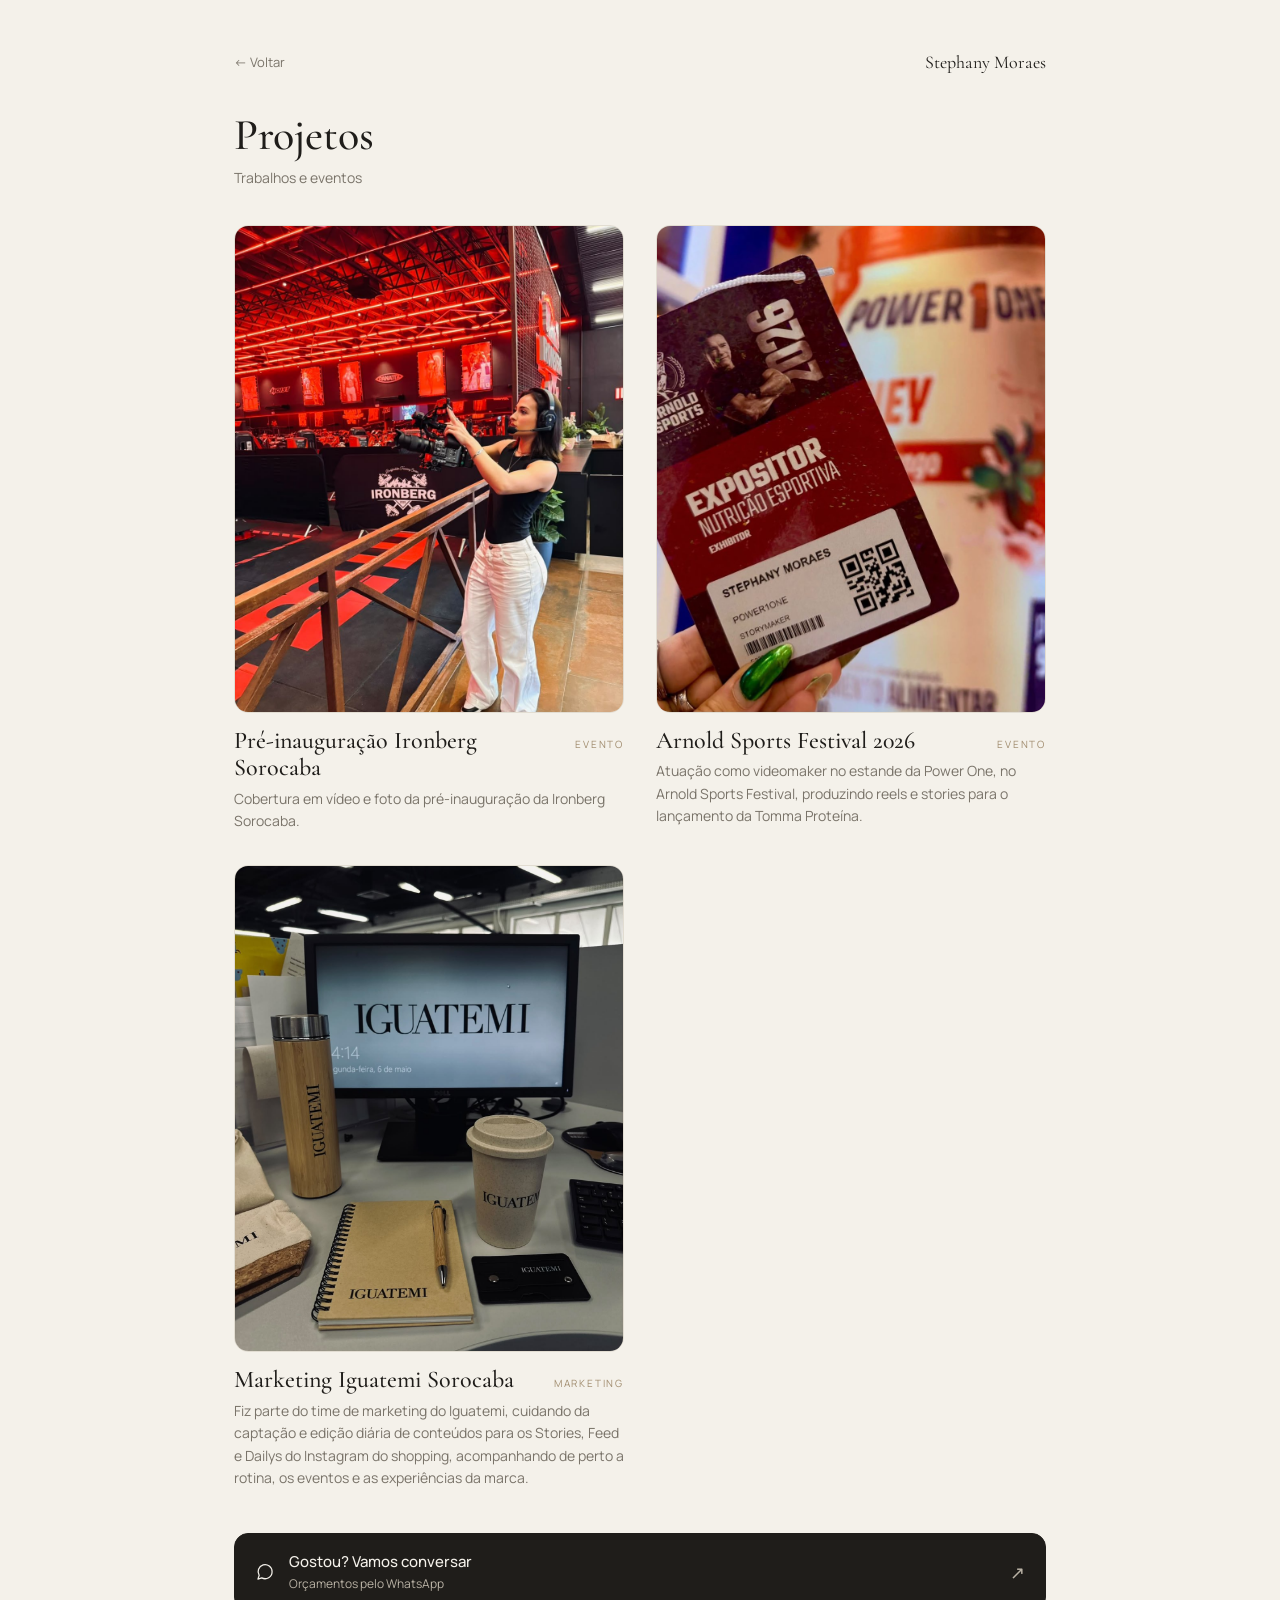
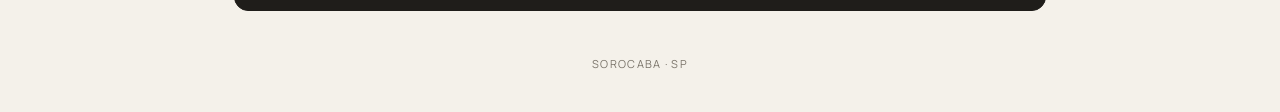
==== site/projetos.html @ 90dbd9d9 "refactor:Move arquivos para a raiz do repositório" ====
<!DOCTYPE html>
<html lang="pt-BR">
<head>
  <meta charset="UTF-8">
  <meta name="viewport" content="width=device-width, initial-scale=1">
  <title>Projetos | Stephany Moraes</title>
  <meta name="theme-color" content="#f4f1ea">

  <link rel="preconnect" href="https://fonts.googleapis.com">
  <link rel="preconnect" href="https://fonts.gstatic.com" crossorigin>
  <link href="https://fonts.googleapis.com/css2?family=Cormorant+Garamond:wght@500&family=Manrope:wght@400;500&display=swap" rel="stylesheet">
  <link rel="stylesheet" href="css/style.css">
</head>
<body>
  <main class="wrap largo">

    <header class="topo">
      <a class="voltar" href="index.html">← Voltar</a>
      <span class="assinatura">Stephany Moraes</span>
    </header>

    <h1 class="titulo-pagina">Projetos</h1>
    <p class="subtitulo">Trabalhos e eventos</p>

    <section class="projetos">

      <!-- PROJETO 1 -->
      <article class="projeto">
        <div class="capa">
          <img src="img/ironberg.jpg" alt="Stephany filmando na pré-inauguração da Ironberg Sorocaba" loading="lazy">
        </div>
        <div class="info">
          <h2>Pré-inauguração Ironberg Sorocaba</h2>
          <span class="tag">Evento</span>
        </div>
        <p>Cobertura em vídeo e foto da pré-inauguração da Ironberg Sorocaba.</p>
      </article>

      <!-- PROJETO 2 -->
      <article class="projeto">
        <div class="capa">
          <img src="img/arnold.jpg" alt="Credencial de expositora de Stephany Moraes no Arnold Sports Festival 2026, no estande da Power One" loading="lazy">
        </div>
        <div class="info">
          <h2>Arnold Sports Festival 2026</h2>
          <span class="tag">Evento</span>
        </div>
        <p>Atuação como videomaker no estande da Power One, no Arnold Sports Festival, produzindo reels e stories para o lançamento da Tomma Proteína.</p>
      </article>

      <!-- PROJETO 3 -->
      <article class="projeto">
        <div class="capa">
          <img src="img/Iguatemi.jpeg" alt="Escritorio de marketing do Iguatemi Sorocaba" loading="lazy">
        </div>
        <div class="info">
          <h2>Marketing Iguatemi Sorocaba</h2>
          <span class="tag">Marketing</span>
        </div>
        <p>Fiz parte do time de marketing do Iguatemi, cuidando da captação e edição diária de conteúdos para os Stories, Feed e Dailys do Instagram do shopping, acompanhando de perto a rotina, os eventos e as experiências da marca.</p>
      </article>

    </section>

    <div class="cta">
      <a class="btn destaque" href="https://wa.me/5515998329003?text=Ol%C3%A1%2C%20gostaria%20de%20conhecer%20mais%20o%20seu%20trabalho!" target="_blank" rel="noopener">
        <svg viewBox="0 0 24 24" fill="none" stroke-width="1.5" stroke-linecap="round" stroke-linejoin="round" aria-hidden="true">
          <path d="M20.5 11.6a8.4 8.4 0 0 1-12.4 7.4L3.5 20.5l1.5-4.4A8.4 8.4 0 1 1 20.5 11.6z"/>
        </svg>
        <span class="texto">Gostou? Vamos conversar<small>Orçamentos pelo WhatsApp</small></span>
        <span class="seta">↗</span>
      </a>
    </div>

    <footer class="rodape">Sorocaba · SP</footer>

  </main>
</body>
</html>
---- site/css/style.css ----
:root {
  --bg: #f4f1ea;
  --surface: #fbfaf6;
  --ink: #1f1d1a;
  --muted: #7a746a;
  --line: #e2ddd2;
  --accent: #a08c6e;
  --radius: 14px;
  --serif: "Cormorant Garamond", Georgia, serif;
  --sans: "Manrope", system-ui, -apple-system, sans-serif;
}

* { box-sizing: border-box; margin: 0; padding: 0; }

html { -webkit-text-size-adjust: 100%; }

body {
  background: var(--bg);
  color: var(--ink);
  font-family: var(--sans);
  font-size: 15px;
  line-height: 1.6;
  min-height: 100vh;
  -webkit-font-smoothing: antialiased;
}

a { color: inherit; text-decoration: none; }

.wrap {
  max-width: 440px;
  margin: 0 auto;
  padding: 48px 24px 40px;
}

/* ---------- Página inicial ---------- */

.perfil {
  text-align: center;
  animation: entrar .7s ease both;
}

.foto {
  width: 132px;
  height: 132px;
  border-radius: 50%;
  object-fit: cover;
  object-position: center;
  border: 1px solid var(--line);
  padding: 4px;
  background: var(--surface);
}

.nome {
  font-family: var(--serif);
  font-weight: 500;
  font-size: 40px;
  line-height: 1.1;
  letter-spacing: -.01em;
  margin-top: 22px;
}

.areas {
  margin-top: 10px;
  font-size: 11px;
  letter-spacing: .22em;
  text-transform: uppercase;
  color: var(--muted);
}

.divisor {
  width: 32px;
  height: 1px;
  background: var(--accent);
  margin: 28px auto;
}

.links {
  display: flex;
  flex-direction: column;
  gap: 12px;
  animation: entrar .7s .15s ease both;
}

.btn {
  display: flex;
  align-items: center;
  gap: 14px;
  padding: 16px 20px;
  background: var(--surface);
  border: 1px solid var(--line);
  border-radius: var(--radius);
  font-weight: 500;
  transition: transform .2s ease, border-color .2s ease, background .2s ease;
}

.btn:hover, .btn:focus-visible {
  border-color: var(--accent);
  transform: translateY(-1px);
}

.btn:active { transform: scale(.98); }

.btn svg {
  width: 20px;
  height: 20px;
  flex-shrink: 0;
  stroke: var(--ink);
}

.btn .texto { flex: 1; text-align: left; }

.btn .texto small {
  display: block;
  font-size: 12px;
  font-weight: 400;
  color: var(--muted);
}

.btn .seta { color: var(--muted); font-size: 18px; }

.btn.destaque {
  background: var(--ink);
  border-color: var(--ink);
  color: var(--bg);
}

.btn.destaque svg { stroke: var(--bg); }
.btn.destaque .texto small, .btn.destaque .seta { color: #b9b2a5; }

.rodape {
  margin-top: 44px;
  text-align: center;
  font-size: 11px;
  letter-spacing: .12em;
  text-transform: uppercase;
  color: var(--muted);
}

/* ---------- Página de projetos ---------- */

.topo {
  display: flex;
  align-items: center;
  justify-content: space-between;
  margin-bottom: 36px;
}

.voltar {
  display: inline-flex;
  align-items: center;
  gap: 8px;
  font-size: 13px;
  color: var(--muted);
  transition: color .2s;
}

.voltar:hover { color: var(--ink); }

.assinatura {
  font-family: var(--serif);
  font-size: 18px;
}

.titulo-pagina {
  font-family: var(--serif);
  font-weight: 500;
  font-size: 44px;
  line-height: 1;
}

.subtitulo {
  margin-top: 10px;
  color: var(--muted);
  font-size: 14px;
}

.projetos {
  display: flex;
  flex-direction: column;
  gap: 28px;
  margin-top: 36px;
}

.projeto {
  animation: entrar .7s ease both;
}

.projeto:nth-child(2) { animation-delay: .1s; }
.projeto:nth-child(3) { animation-delay: .2s; }

.projeto .capa {
  width: 100%;
  aspect-ratio: 4 / 5;
  border-radius: var(--radius);
  overflow: hidden;
  background: var(--surface);
  border: 1px solid var(--line);
}

.projeto .capa img {
  width: 100%;
  height: 100%;
  object-fit: cover;
  display: block;
}

/* Capa sem foto: bloco tipográfico */
.capa.sem-foto {
  display: flex;
  align-items: flex-end;
  padding: 24px;
  aspect-ratio: 16 / 10;
  background:
    linear-gradient(135deg, #ebe6dc 0%, #f8f6f1 100%);
}

.capa.sem-foto span {
  font-family: var(--serif);
  font-size: 30px;
  line-height: 1.05;
  color: var(--ink);
  opacity: .85;
}

.projeto .info {
  display: flex;
  justify-content: space-between;
  align-items: baseline;
  gap: 12px;
  margin-top: 14px;
}

.projeto h2 {
  font-family: var(--serif);
  font-weight: 500;
  font-size: 24px;
  line-height: 1.15;
}

.projeto .tag {
  flex-shrink: 0;
  font-size: 10px;
  letter-spacing: .18em;
  text-transform: uppercase;
  color: var(--accent);
}

.projeto p {
  margin-top: 6px;
  color: var(--muted);
  font-size: 14px;
}

.cta {
  margin-top: 44px;
}

@keyframes entrar {
  from { opacity: 0; transform: translateY(10px); }
  to   { opacity: 1; transform: none; }
}

@media (prefers-reduced-motion: reduce) {
  * { animation: none !important; transition: none !important; }
}

@media (min-width: 720px) {
  .wrap.largo { max-width: 860px; }
  .wrap.largo .projetos {
    display: grid;
    grid-template-columns: 1fr 1fr;
    gap: 32px;
  }
}
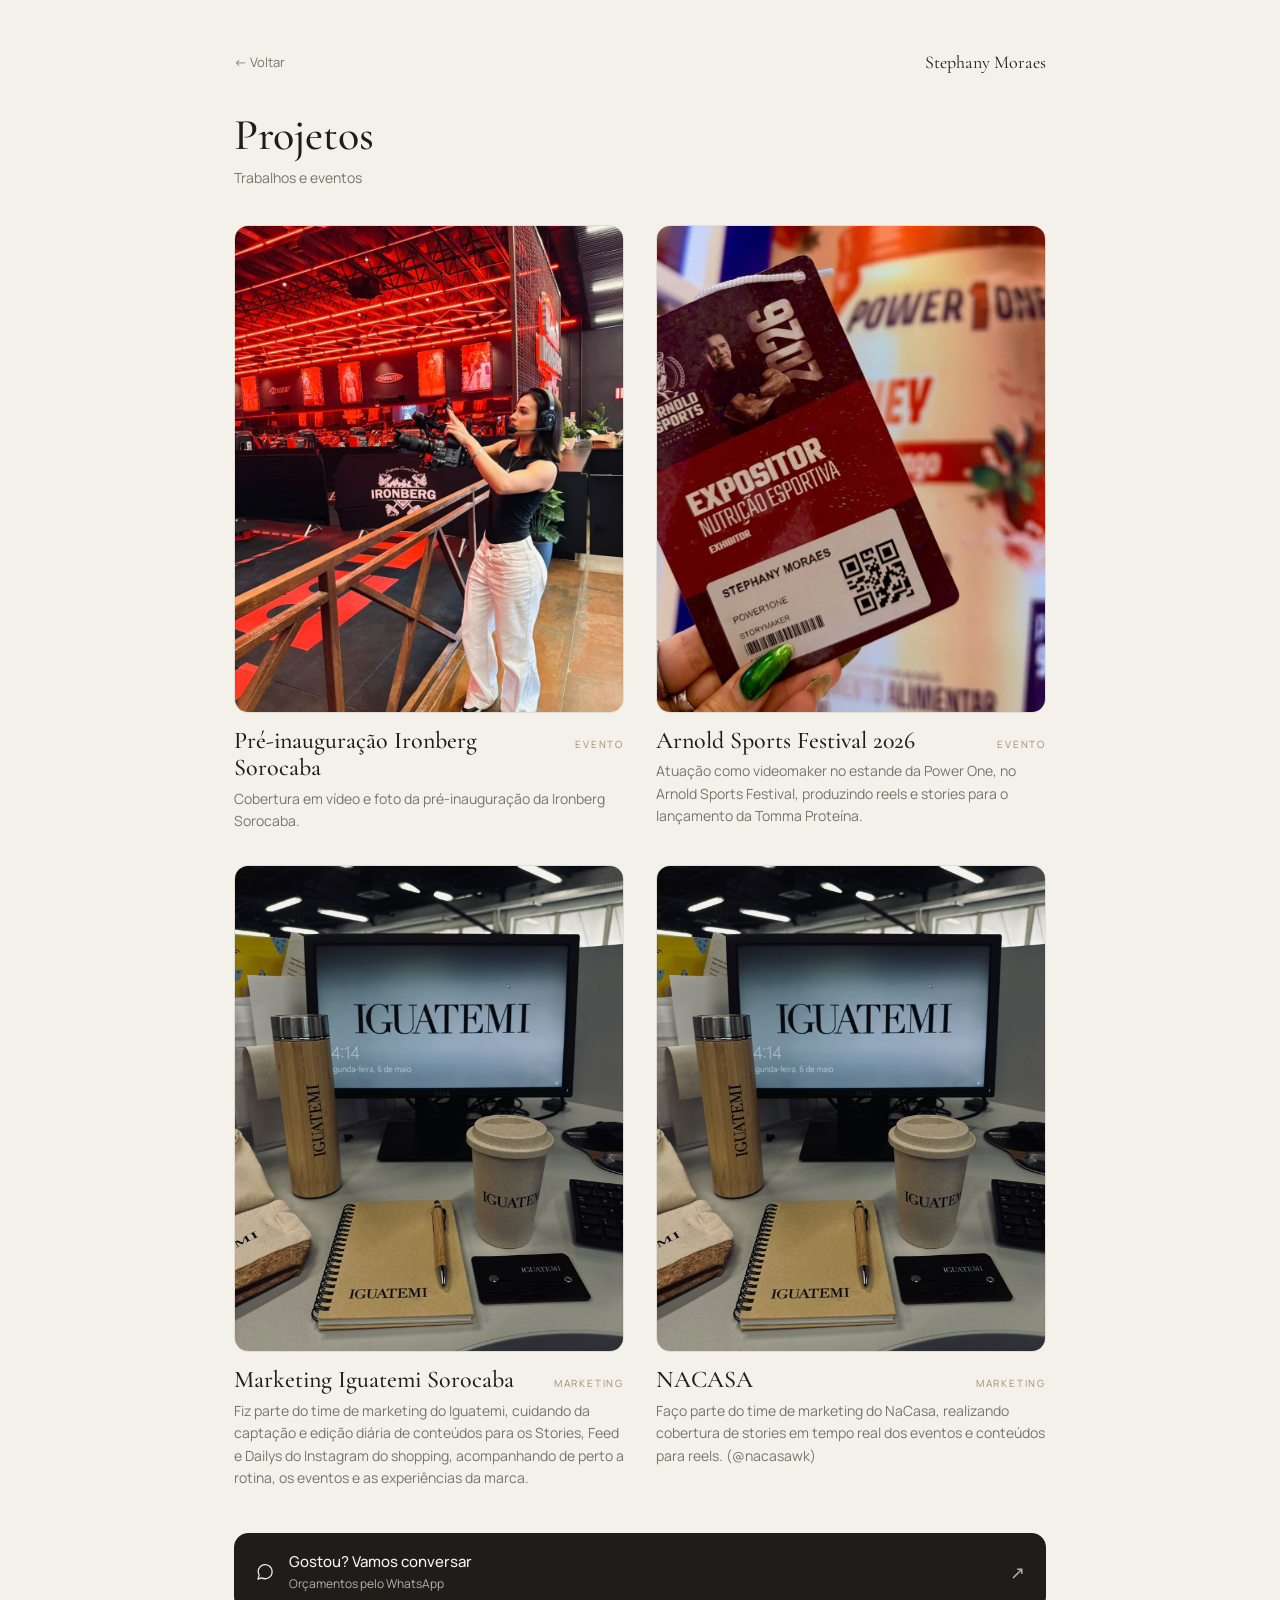
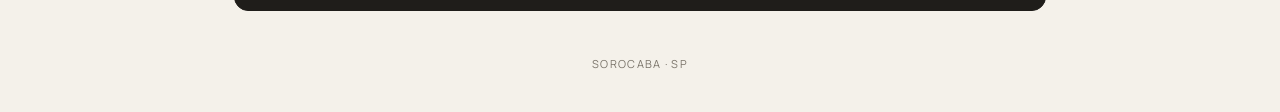
==== commit fedd0079: "feat: Adição de um novo projeto" ====
--- a/site/projetos.html
+++ b/site/projetos.html
@@ -60,6 +60,18 @@
         <p>Fiz parte do time de marketing do Iguatemi, cuidando da captação e edição diária de conteúdos para os Stories, Feed e Dailys do Instagram do shopping, acompanhando de perto a rotina, os eventos e as experiências da marca.</p>
       </article>
 
+      <!-- PROJETO 4 -->
+      <article class="projeto">
+        <div class="capa">
+          <img src="img/Iguatemi.jpeg" alt="Escritorio de marketing do Iguatemi Sorocaba" loading="lazy">
+        </div>
+        <div class="info">
+          <h2>NACASA</h2>
+          <span class="tag">Marketing</span>
+        </div>
+        <p>Faço parte do time de marketing do NaCasa, realizando cobertura de stories em tempo real dos eventos e conteúdos para reels. (@nacasawk)</p>
+      </article>
+
     </section>
 
     <div class="cta">
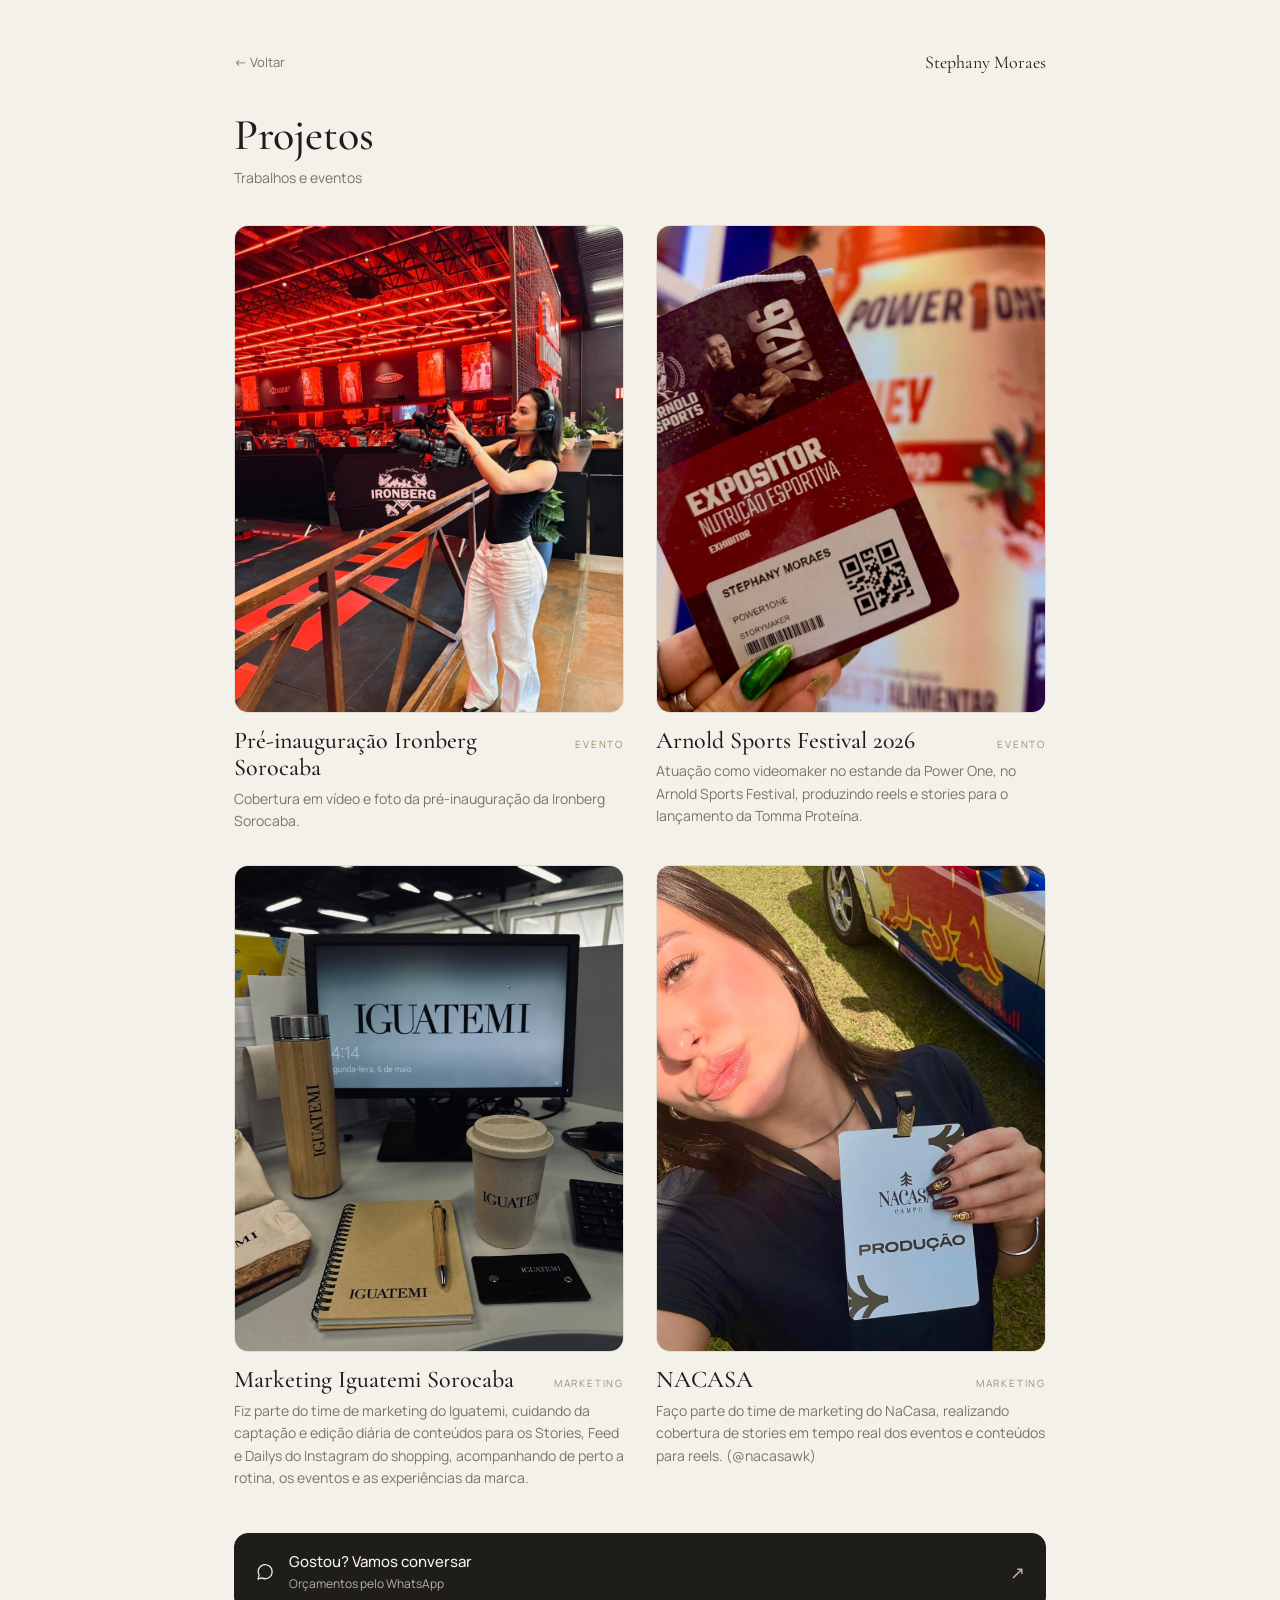
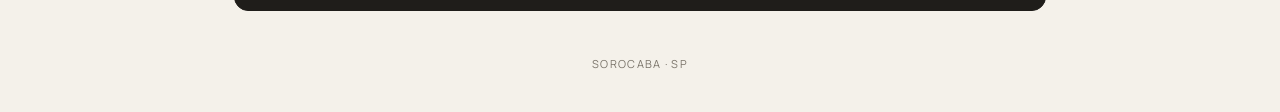
==== commit f90fa0f0: "fix: Correção da imagem do projeto" ====
--- a/site/projetos.html
+++ b/site/projetos.html
@@ -63,7 +63,7 @@
       <!-- PROJETO 4 -->
       <article class="projeto">
         <div class="capa">
-          <img src="img/Iguatemi.jpeg" alt="Escritorio de marketing do Iguatemi Sorocaba" loading="lazy">
+          <img src="img/nacasa.jpeg" alt="Escritorio de marketing do Iguatemi Sorocaba" loading="lazy">
         </div>
         <div class="info">
           <h2>NACASA</h2>
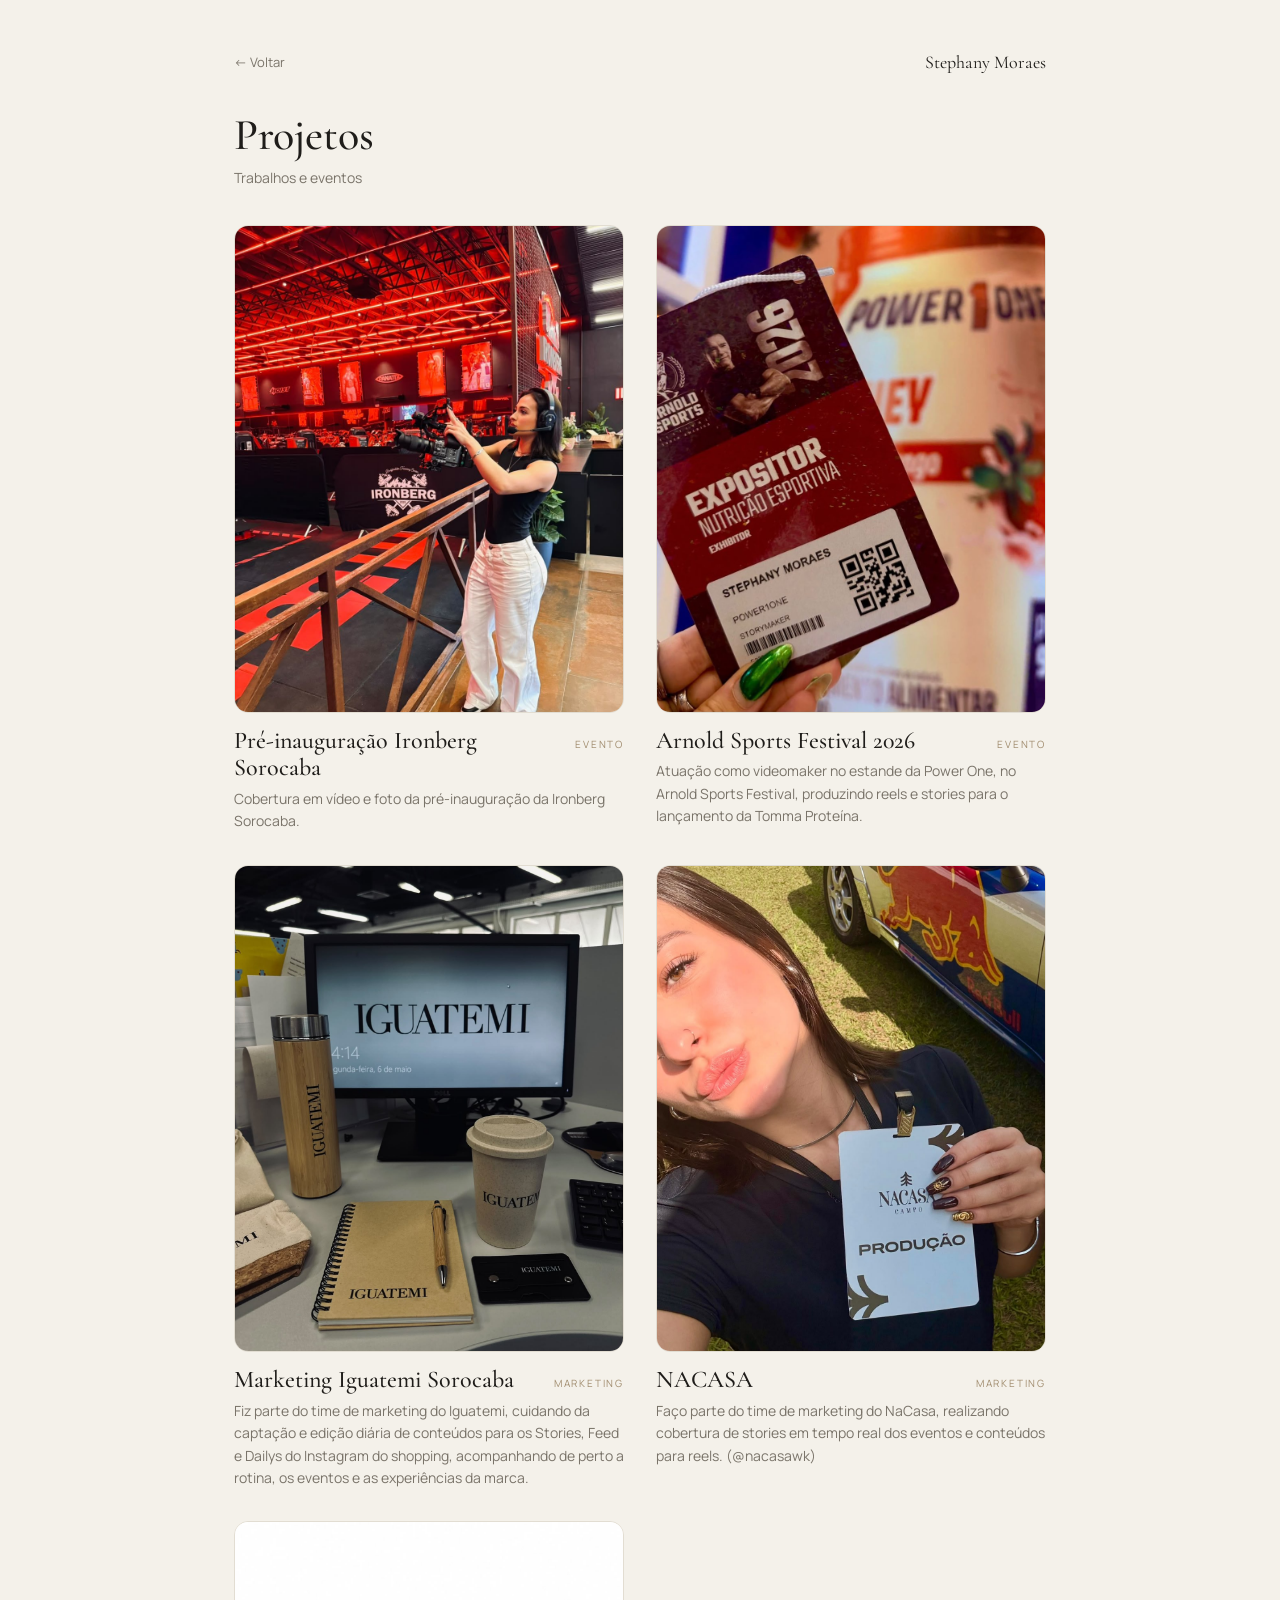
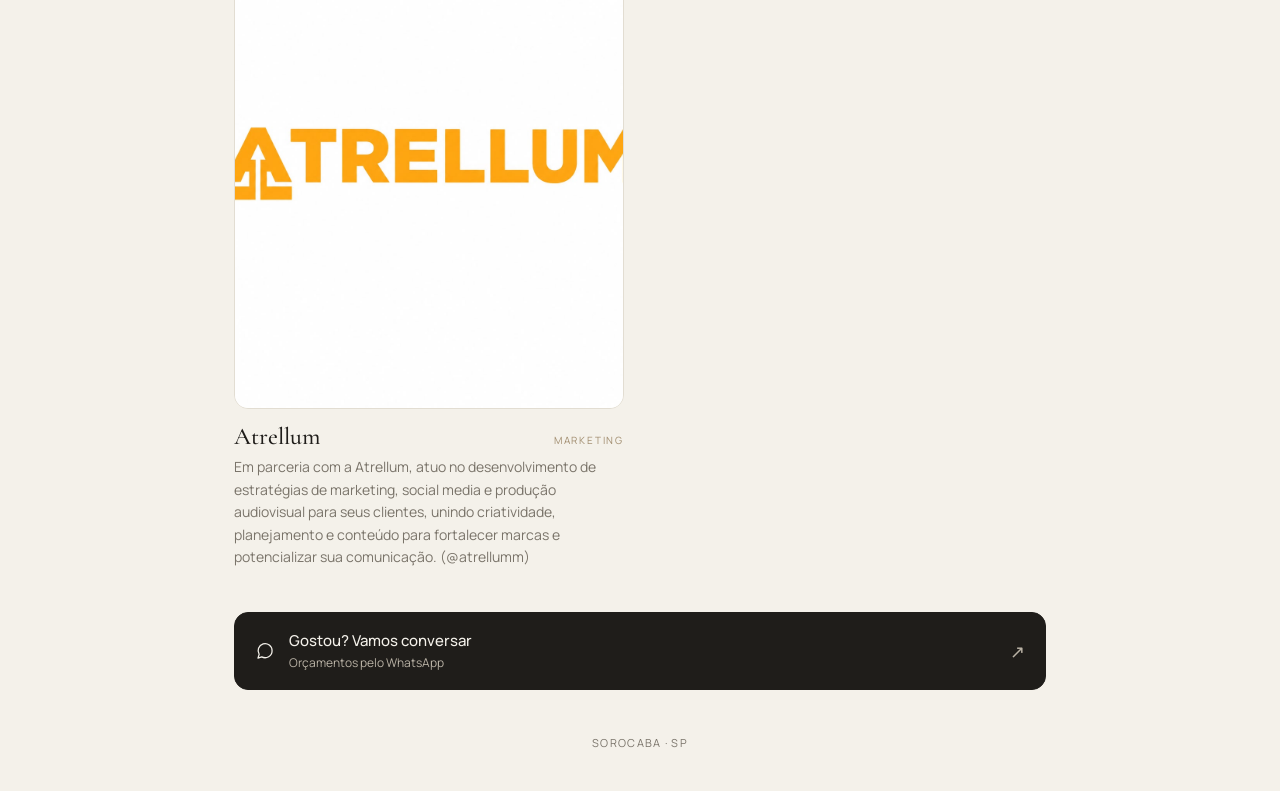
==== commit 359035cf: "feat: Adição de um novo projeto" ====
--- a/site/projetos.html
+++ b/site/projetos.html
@@ -63,13 +63,25 @@
       <!-- PROJETO 4 -->
       <article class="projeto">
         <div class="capa">
-          <img src="img/nacasa.jpeg" alt="Escritorio de marketing do Iguatemi Sorocaba" loading="lazy">
+          <img src="img/nacasa.jpeg" alt="Credencial NACASA" loading="lazy">
         </div>
         <div class="info">
           <h2>NACASA</h2>
           <span class="tag">Marketing</span>
         </div>
         <p>Faço parte do time de marketing do NaCasa, realizando cobertura de stories em tempo real dos eventos e conteúdos para reels. (@nacasawk)</p>
+      </article>
+
+      <!-- PROJETO 5 -->
+      <article class="projeto">
+        <div class="capa">
+          <img src="img/atrellum.jpeg" alt="Atrellum" loading="lazy">
+        </div>
+        <div class="info">
+          <h2>Atrellum</h2>
+          <span class="tag">Marketing</span>
+        </div>
+        <p>Em parceria com a Atrellum, atuo no desenvolvimento de estratégias de marketing, social media e produção audiovisual para seus clientes, unindo criatividade, planejamento e conteúdo para fortalecer marcas e potencializar sua comunicação. (@atrellumm)</p>
       </article>
 
     </section>
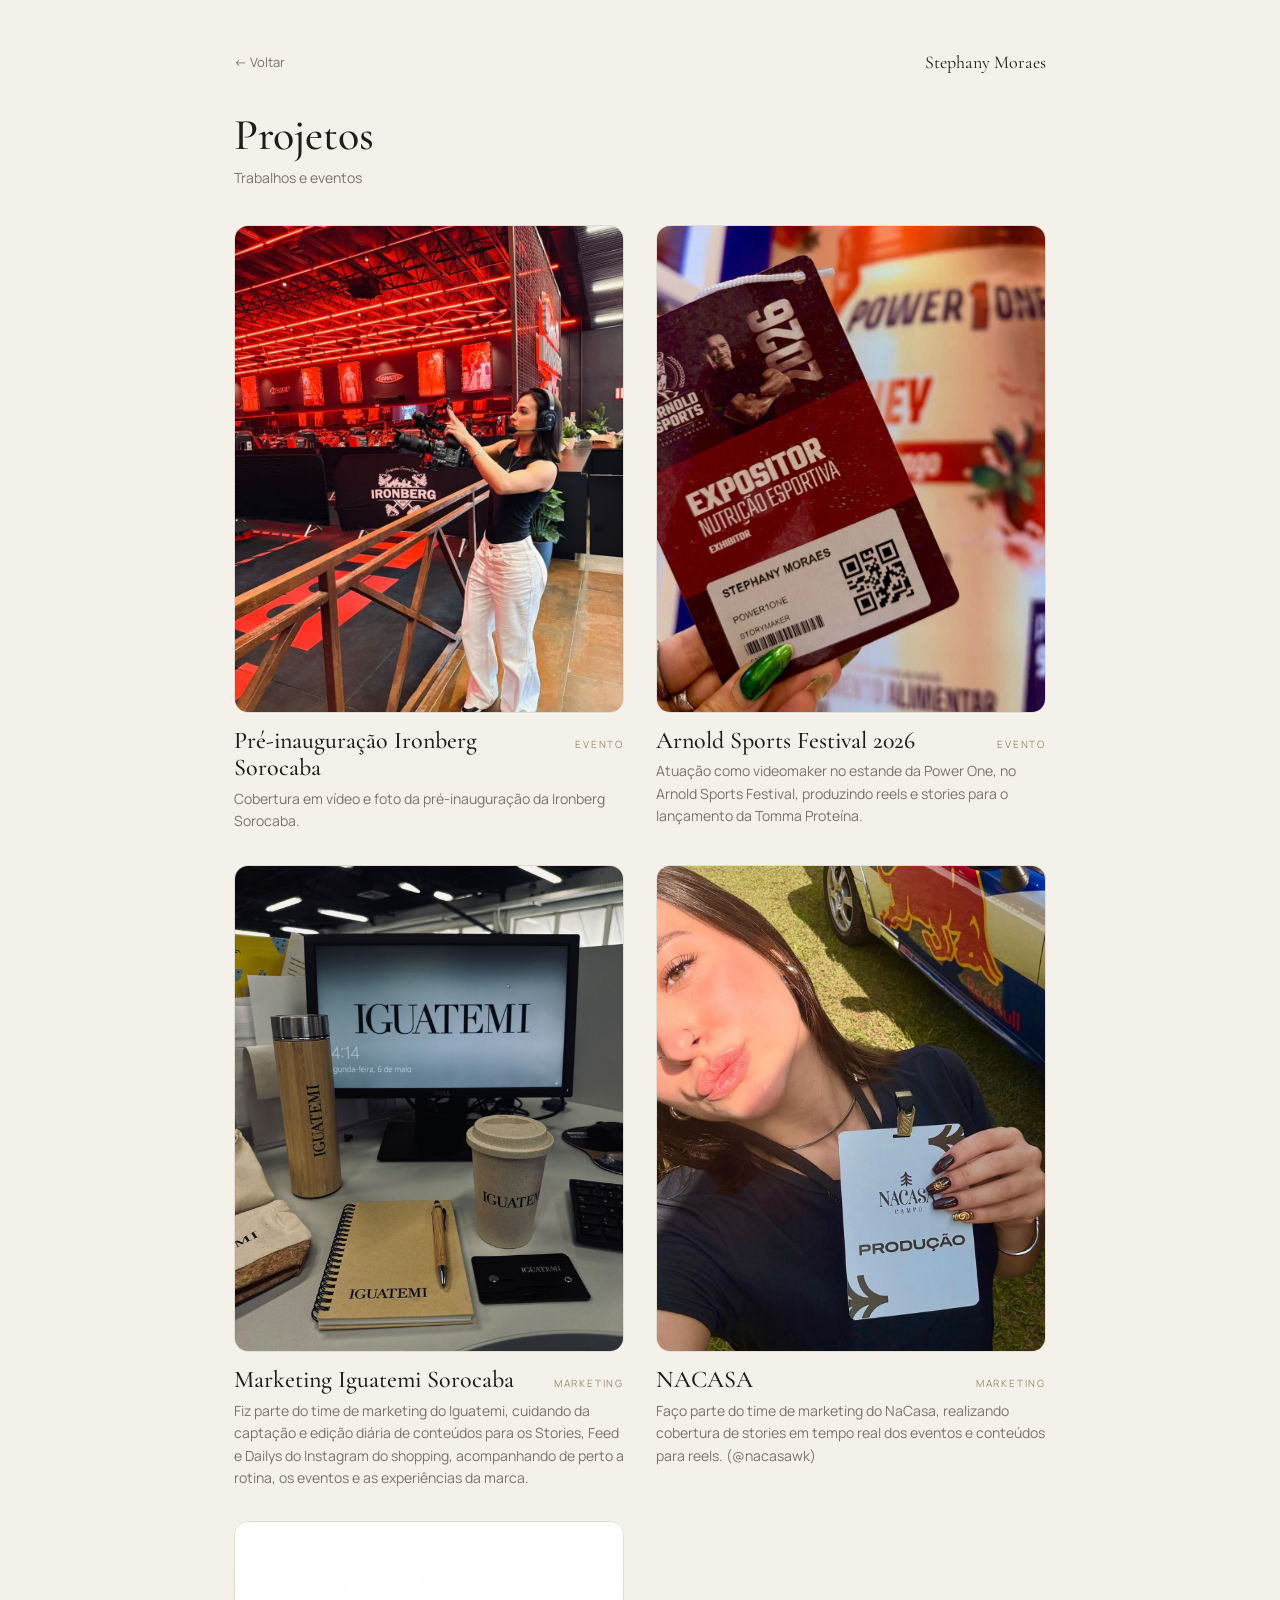
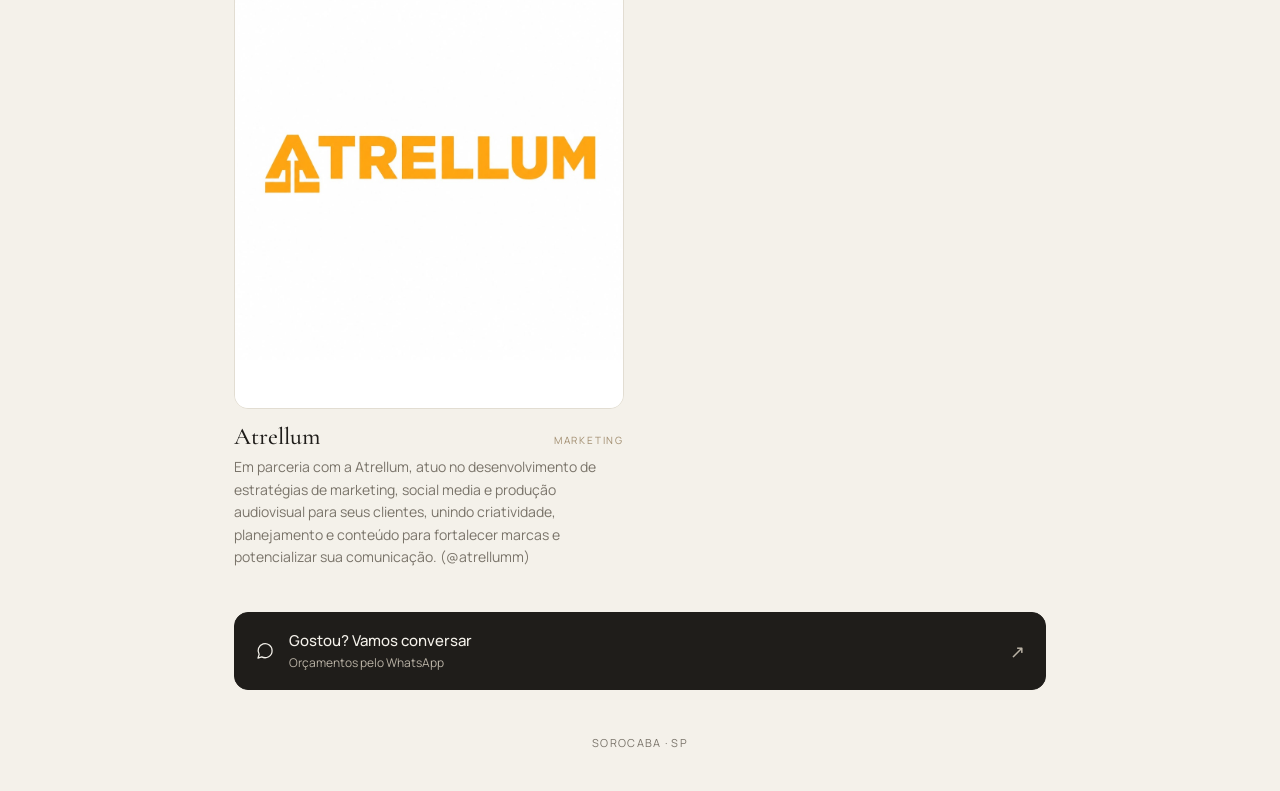
==== commit 52c718b0: "fix: Arrumando dimensão da imagem" ====
--- a/site/projetos.html
+++ b/site/projetos.html
@@ -75,7 +75,7 @@
       <!-- PROJETO 5 -->
       <article class="projeto">
         <div class="capa">
-          <img src="img/atrellum.jpeg" alt="Atrellum" loading="lazy">
+          <img src="img/atrellum.jpg" alt="Atrellum" loading="lazy">
         </div>
         <div class="info">
           <h2>Atrellum</h2>
